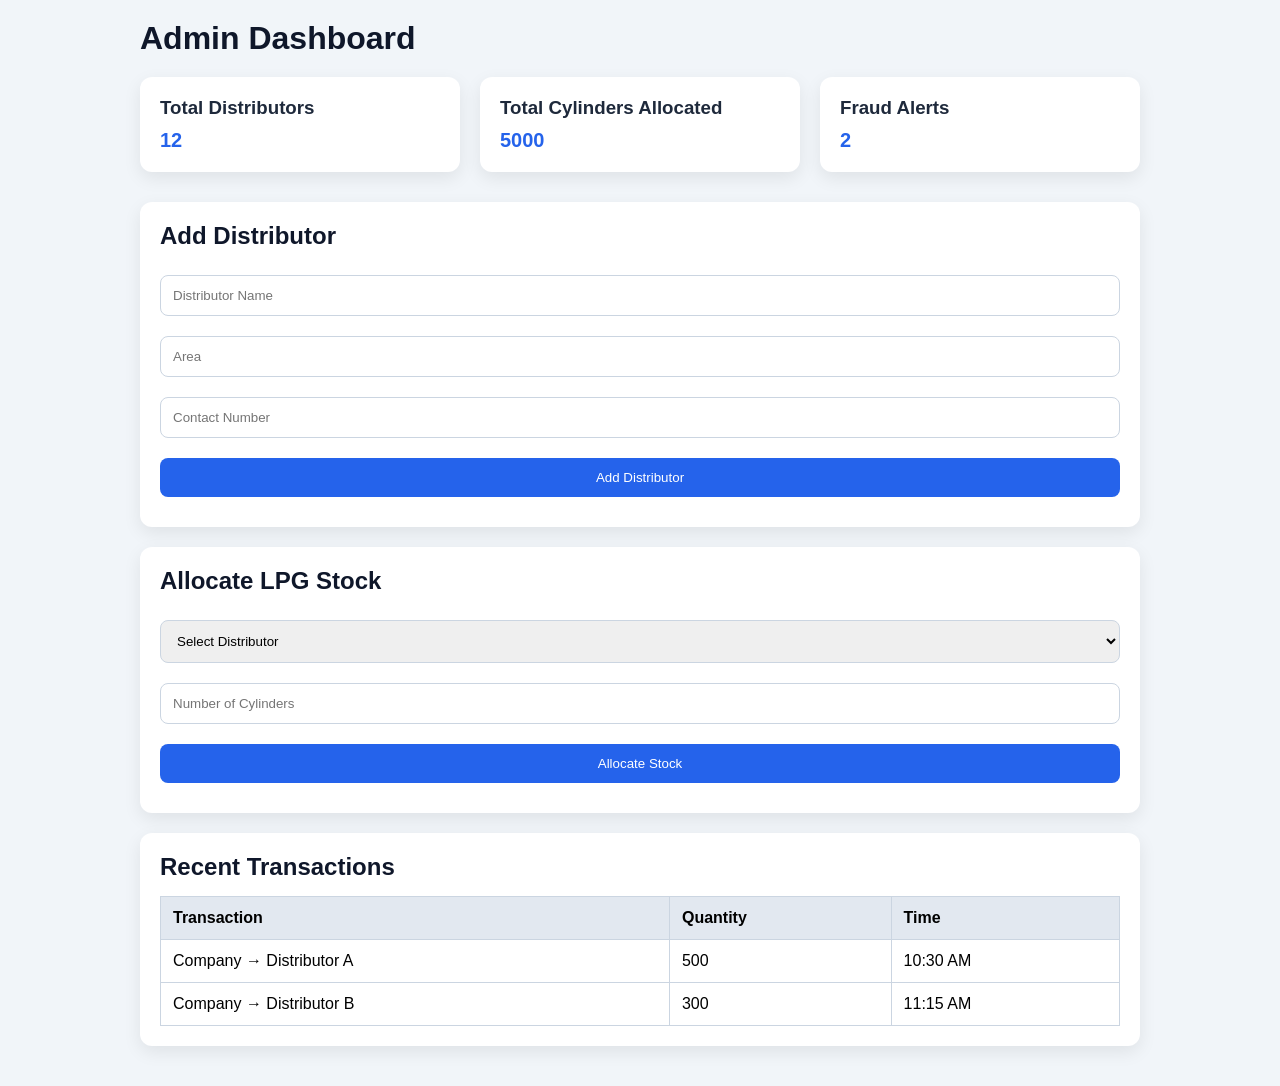
==== frontend/admin.html @ 35c83c3d "Day 2: Added admin, distributor, and customer dashboards" ====
<!DOCTYPE html>
<html lang="en">
<head>
  <meta charset="UTF-8">
  <meta name="viewport" content="width=device-width, initial-scale=1.0">
  <title>Admin Dashboard - LPGChain</title>
  <link rel="stylesheet" href="dashboard.css">
</head>
<body>
  <div class="container">
    <h1>Admin Dashboard</h1>

    <div class="card-grid">
      <div class="card">
        <h3>Total Distributors</h3>
        <p>12</p>
      </div>
      <div class="card">
        <h3>Total Cylinders Allocated</h3>
        <p>5000</p>
      </div>
      <div class="card">
        <h3>Fraud Alerts</h3>
        <p>2</p>
      </div>
    </div>

    <div class="section">
      <h2>Add Distributor</h2>
      <input type="text" placeholder="Distributor Name">
      <input type="text" placeholder="Area">
      <input type="text" placeholder="Contact Number">
      <button>Add Distributor</button>
    </div>

    <div class="section">
      <h2>Allocate LPG Stock</h2>
      <select>
        <option>Select Distributor</option>
        <option>Distributor A</option>
        <option>Distributor B</option>
      </select>
      <input type="number" placeholder="Number of Cylinders">
      <button>Allocate Stock</button>
    </div>

    <div class="section">
      <h2>Recent Transactions</h2>
      <table>
        <tr>
          <th>Transaction</th>
          <th>Quantity</th>
          <th>Time</th>
        </tr>
        <tr>
          <td>Company → Distributor A</td>
          <td>500</td>
          <td>10:30 AM</td>
        </tr>
        <tr>
          <td>Company → Distributor B</td>
          <td>300</td>
          <td>11:15 AM</td>
        </tr>
      </table>
    </div>
  </div>
</body>
</html>
---- frontend/dashboard.css ----
* {
  margin: 0;
  padding: 0;
  box-sizing: border-box;
  font-family: Arial, sans-serif;
}

body {
  background: #f1f5f9;
  padding: 20px;
}

h1 {
  color: #0f172a;
  margin-bottom: 20px;
}

.container {
  max-width: 1000px;
  margin: auto;
}

.card-grid {
  display: grid;
  grid-template-columns: repeat(auto-fit, minmax(220px, 1fr));
  gap: 20px;
  margin-bottom: 30px;
}

.card {
  background: white;
  padding: 20px;
  border-radius: 12px;
  box-shadow: 0 6px 18px rgba(0,0,0,0.08);
}

.card h3 {
  margin-bottom: 10px;
  color: #1e293b;
}

.card p {
  font-size: 20px;
  font-weight: bold;
  color: #2563eb;
}

.section {
  background: white;
  padding: 20px;
  border-radius: 12px;
  box-shadow: 0 6px 18px rgba(0,0,0,0.08);
  margin-bottom: 20px;
}

.section h2 {
  margin-bottom: 15px;
  color: #0f172a;
}

input, select, textarea, button {
  width: 100%;
  padding: 12px;
  margin: 10px 0;
  border: 1px solid #cbd5e1;
  border-radius: 8px;
}

button {
  background: #2563eb;
  color: white;
  border: none;
  cursor: pointer;
}

button:hover {
  background: #1d4ed8;
}

table {
  width: 100%;
  border-collapse: collapse;
  margin-top: 10px;
}

table, th, td {
  border: 1px solid #cbd5e1;
}

th, td {
  padding: 12px;
  text-align: left;
}

th {
  background: #e2e8f0;
}
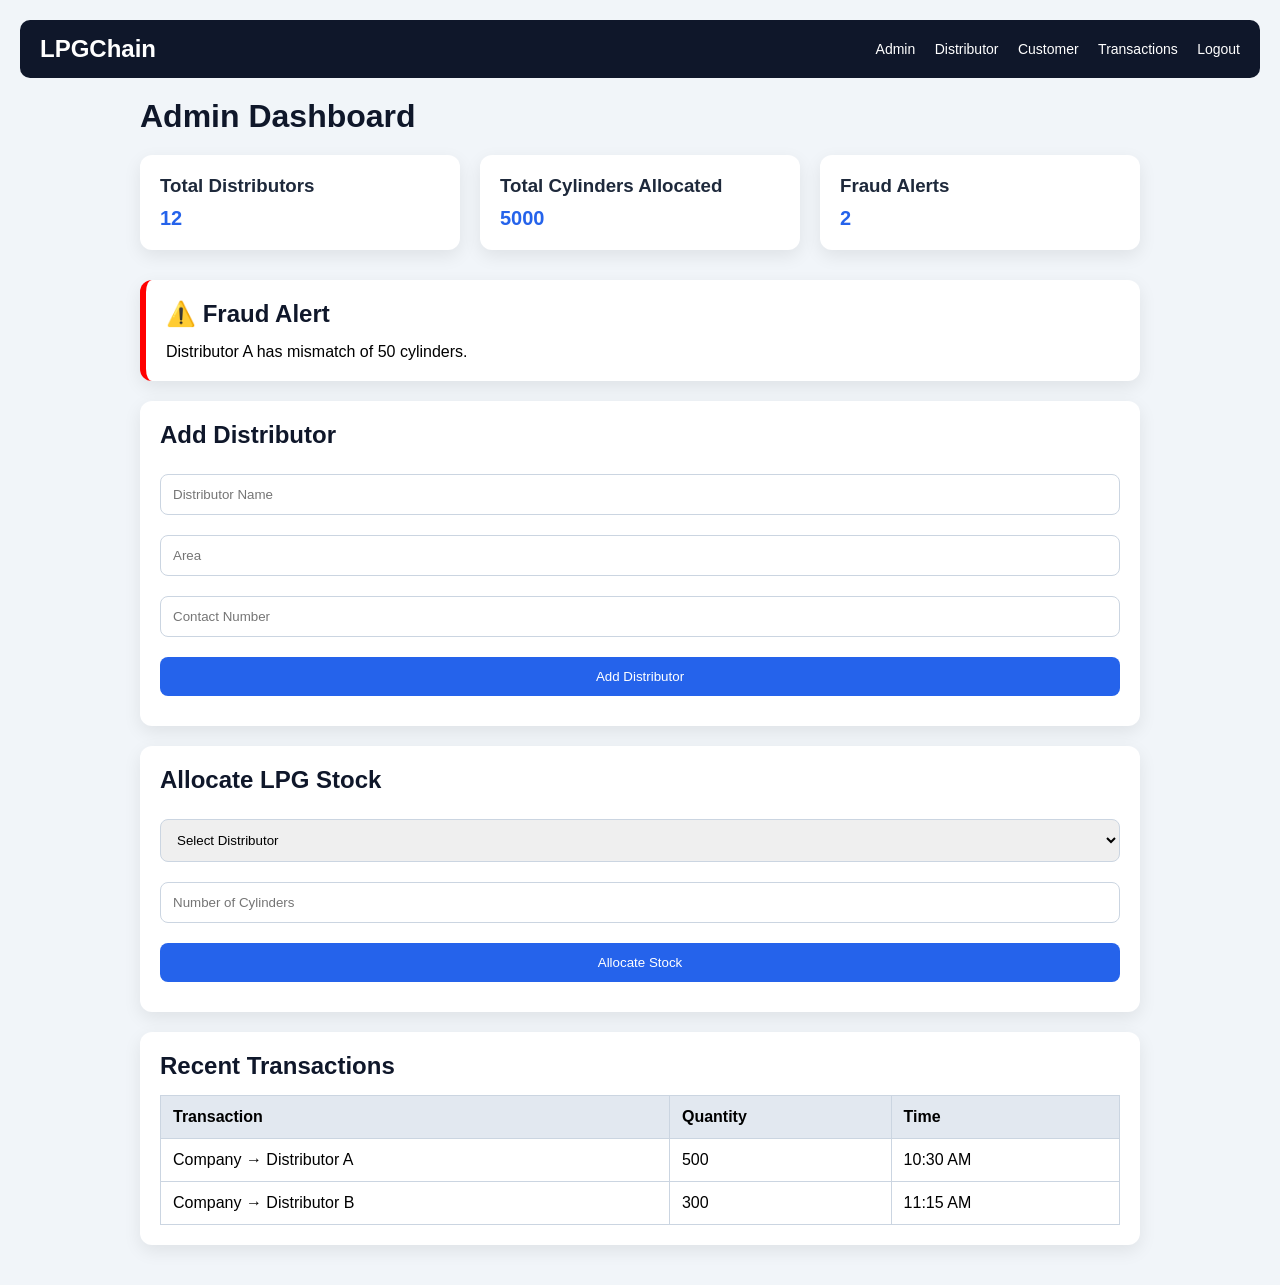
==== commit 4aa5f38e: "Upgrade: Added navbar, login redirect, fraud alert, transaction page" ====
--- a/frontend/admin.html
+++ b/frontend/admin.html
@@ -7,6 +7,16 @@
   <link rel="stylesheet" href="dashboard.css">
 </head>
 <body>
+    <div class="navbar">
+  <h2>LPGChain</h2>
+  <div>
+    <a href="admin.html">Admin</a>
+    <a href="distributor.html">Distributor</a>
+    <a href="customer.html">Customer</a>
+    <a href="transactions.html">Transactions</a>
+    <a href="login.html">Logout</a>
+  </div>
+</div>
   <div class="container">
     <h1>Admin Dashboard</h1>
 
@@ -24,6 +34,11 @@
         <p>2</p>
       </div>
     </div>
+
+    <div class="section" style="border-left: 6px solid red;">
+  <h2>⚠️ Fraud Alert</h2>
+  <p>Distributor A has mismatch of 50 cylinders.</p>
+</div>
 
     <div class="section">
       <h2>Add Distributor</h2>
--- a/frontend/dashboard.css
+++ b/frontend/dashboard.css
@@ -94,4 +94,25 @@
 
 th {
   background: #e2e8f0;
+}
+.navbar {
+  background: #0f172a;
+  color: white;
+  padding: 15px 20px;
+  display: flex;
+  justify-content: space-between;
+  align-items: center;
+  margin-bottom: 20px;
+  border-radius: 10px;
+}
+
+.navbar a {
+  color: white;
+  margin-left: 15px;
+  text-decoration: none;
+  font-size: 14px;
+}
+
+.navbar a:hover {
+  text-decoration: underline;
 }
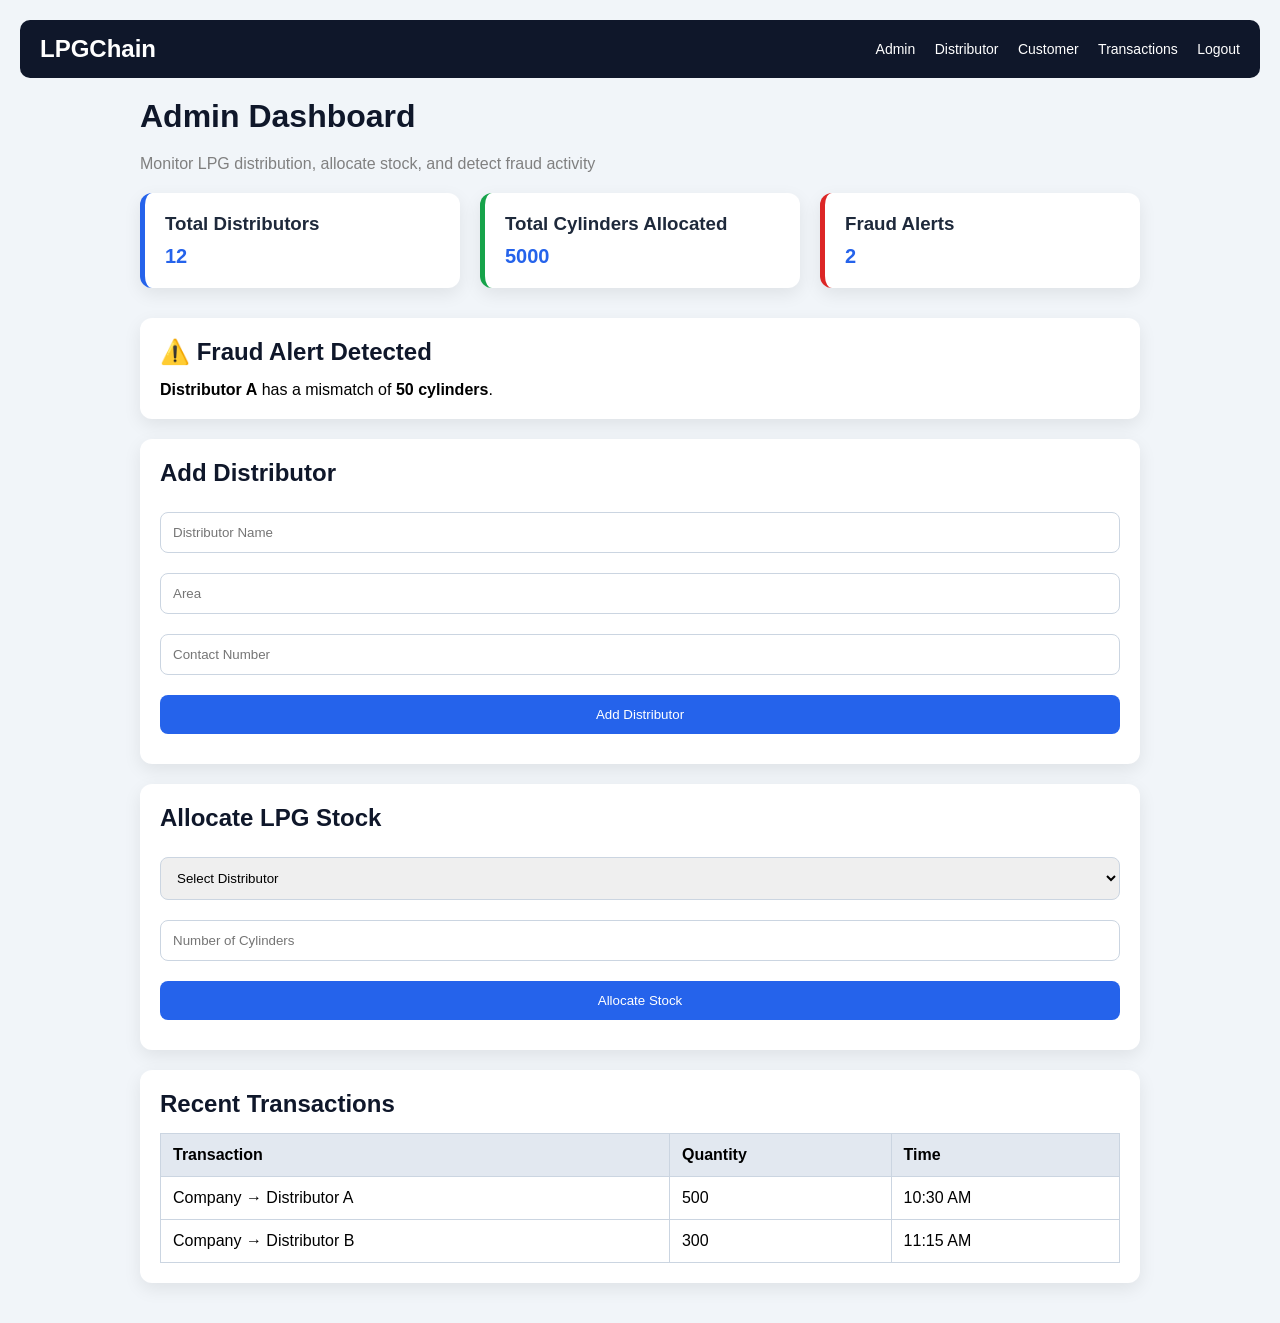
==== commit 53cf8484: "UI upgrade: improved dashboard visuals and labels" ====
--- a/frontend/admin.html
+++ b/frontend/admin.html
@@ -18,7 +18,10 @@
   </div>
 </div>
   <div class="container">
-    <h1>Admin Dashboard</h1>
+   <h1>Admin Dashboard</h1>
+<p style="color: gray; margin-bottom: 20px;">
+  Monitor LPG distribution, allocate stock, and detect fraud activity
+</p>
 
     <div class="card-grid">
       <div class="card">
@@ -35,9 +38,9 @@
       </div>
     </div>
 
-    <div class="section" style="border-left: 6px solid red;">
-  <h2>⚠️ Fraud Alert</h2>
-  <p>Distributor A has mismatch of 50 cylinders.</p>
+   <div class="section alert-box">
+  <h2>⚠️ Fraud Alert Detected</h2>
+  <p><strong>Distributor A</strong> has a mismatch of <strong>50 cylinders</strong>.</p>
 </div>
 
     <div class="section">
--- a/frontend/dashboard.css
+++ b/frontend/dashboard.css
@@ -115,4 +115,15 @@
 
 .navbar a:hover {
   text-decoration: underline;
+}
+.card:nth-child(1) {
+  border-left: 5px solid #2563eb;
+}
+
+.card:nth-child(2) {
+  border-left: 5px solid #16a34a;
+}
+
+.card:nth-child(3) {
+  border-left: 5px solid #dc2626;
 }
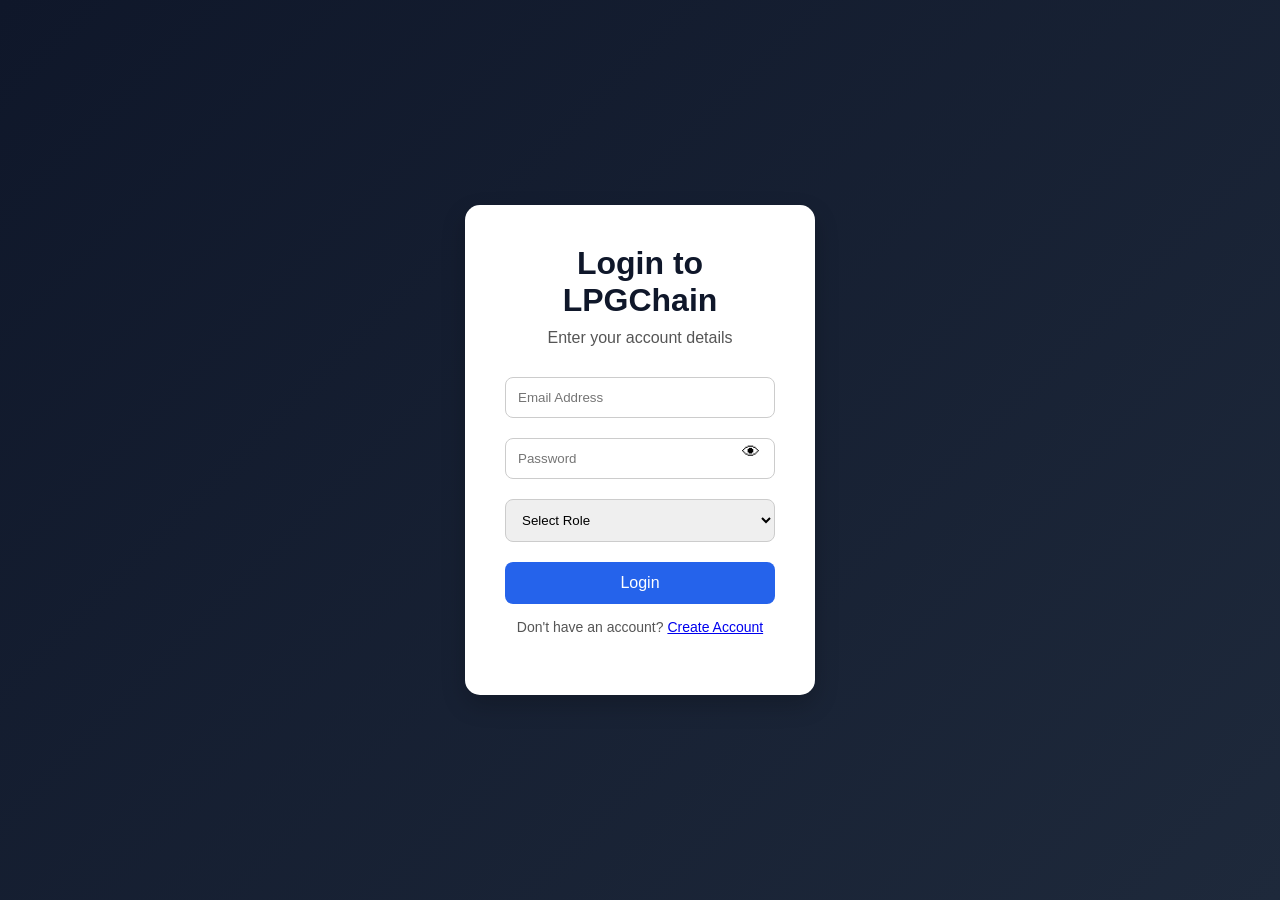
==== commit a0375a1a: "Improved password security with toggle and restrictions" ====
--- a/frontend/admin.html
+++ b/frontend/admin.html
@@ -4,84 +4,58 @@
   <meta charset="UTF-8">
   <meta name="viewport" content="width=device-width, initial-scale=1.0">
   <title>Admin Dashboard - LPGChain</title>
-  <link rel="stylesheet" href="dashboard.css">
+  <link rel="stylesheet" href="styles.css">
 </head>
 <body>
-    <div class="navbar">
-  <h2>LPGChain</h2>
-  <div>
-    <a href="admin.html">Admin</a>
-    <a href="distributor.html">Distributor</a>
-    <a href="customer.html">Customer</a>
-    <a href="transactions.html">Transactions</a>
-    <a href="login.html">Logout</a>
-  </div>
-</div>
-  <div class="container">
-   <h1>Admin Dashboard</h1>
-<p style="color: gray; margin-bottom: 20px;">
-  Monitor LPG distribution, allocate stock, and detect fraud activity
-</p>
 
-    <div class="card-grid">
-      <div class="card">
-        <h3>Total Distributors</h3>
-        <p>12</p>
-      </div>
-      <div class="card">
-        <h3>Total Cylinders Allocated</h3>
-        <p>5000</p>
-      </div>
-      <div class="card">
-        <h3>Fraud Alerts</h3>
-        <p>2</p>
-      </div>
-    </div>
+<script>
+  if (localStorage.getItem("role") !== "ADMIN") {
+    alert("Access Denied!");
+    window.location.href = "login.html";
+  }
+</script>
 
-   <div class="section alert-box">
-  <h2>⚠️ Fraud Alert Detected</h2>
-  <p><strong>Distributor A</strong> has a mismatch of <strong>50 cylinders</strong>.</p>
-</div>
+<div class="container">
+  <div class="login-box" style="max-width: 800px;">
+    <h1>Admin Dashboard</h1>
+    <p>Monitor LPGChain System</p>
 
     <div class="section">
-      <h2>Add Distributor</h2>
-      <input type="text" placeholder="Distributor Name">
-      <input type="text" placeholder="Area">
-      <input type="text" placeholder="Contact Number">
-      <button>Add Distributor</button>
+      <h2>📊 System Overview</h2>
+      <p>Total Customers: 120</p>
+      <p>Total Distributors: 8</p>
+      <p>Total Orders Today: 34</p>
     </div>
 
     <div class="section">
-      <h2>Allocate LPG Stock</h2>
-      <select>
-        <option>Select Distributor</option>
-        <option>Distributor A</option>
-        <option>Distributor B</option>
-      </select>
-      <input type="number" placeholder="Number of Cylinders">
-      <button>Allocate Stock</button>
+      <h2>⚠️ Fraud Alert</h2>
+      <p>Distributor A has mismatch of 50 cylinders.</p>
     </div>
 
     <div class="section">
-      <h2>Recent Transactions</h2>
-      <table>
-        <tr>
-          <th>Transaction</th>
-          <th>Quantity</th>
-          <th>Time</th>
-        </tr>
-        <tr>
-          <td>Company → Distributor A</td>
-          <td>500</td>
-          <td>10:30 AM</td>
-        </tr>
-        <tr>
-          <td>Company → Distributor B</td>
-          <td>300</td>
-          <td>11:15 AM</td>
-        </tr>
-      </table>
+      <h2>➕ Add Distributor</h2>
+      <button onclick="alert('Distributor adding feature coming next!')">Add New Distributor</button>
     </div>
+
+    <div class="section">
+      <h2>🧾 Recent Activity</h2>
+      <ul style="text-align:left;">
+        <li>Customer #102 booked cylinder</li>
+        <li>Distributor B updated stock</li>
+        <li>Fraud alert generated</li>
+      </ul>
+    </div>
+
+    <button onclick="logout()" style="margin-top:20px; background:red;">Logout</button>
   </div>
+</div>
+
+<script>
+  function logout() {
+    localStorage.removeItem("role");
+    window.location.href = "login.html";
+  }
+</script>
+
 </body>
 </html>
--- a/frontend/styles.css
+++ b/frontend/styles.css
@@ -0,0 +1,118 @@
+* {
+  margin: 0;
+  padding: 0;
+  box-sizing: border-box;
+  font-family: Arial, sans-serif;
+}
+
+body {
+  background: linear-gradient(135deg, #0f172a, #1e293b);
+  height: 100vh;
+  display: flex;
+  justify-content: center;
+  align-items: center;
+}
+
+.container {
+  width: 100%;
+  display: flex;
+  justify-content: center;
+  align-items: center;
+}
+
+.login-box {
+  background: white;
+  padding: 40px;
+  width: 350px;
+  border-radius: 15px;
+  box-shadow: 0 10px 25px rgba(0,0,0,0.2);
+  text-align: center;
+}
+
+.login-box h1 {
+  margin-bottom: 10px;
+  color: #0f172a;
+}
+
+.login-box p {
+  margin-bottom: 20px;
+  color: #555;
+}
+
+form input,
+form select {
+  width: 100%;
+  padding: 12px;
+  margin: 10px 0;
+  border: 1px solid #ccc;
+  border-radius: 8px;
+  outline: none;
+}
+
+form button {
+  width: 100%;
+  padding: 12px;
+  background: #2563eb;
+  color: white;
+  border: none;
+  border-radius: 8px;
+  margin-top: 10px;
+  cursor: pointer;
+  font-size: 16px;
+}
+
+form button:hover {
+  background: #1d4ed8;
+}
+
+.section {
+  background: rgba(255, 255, 255, 0.08);
+  padding: 18px;
+  margin-top: 20px;
+  border-radius: 12px;
+  text-align: center;
+  border-left: 5px solid #00c3ff;
+}
+
+.section h2 {
+  margin-bottom: 10px;
+  color: #ffffff;
+}
+
+.section p, .section li {
+  color: #eaeaea;
+  font-size: 15px;
+  line-height: 1.6;
+}
+
+.section ul {
+  padding-left: 20px;
+}
+
+.tracking-container {
+  display: flex;
+  justify-content: space-between;
+  margin-top: 20px;
+  gap: 10px;
+  flex-wrap: wrap;
+}
+
+.tracking-step {
+  flex: 1;
+  min-width: 120px;
+  padding: 12px;
+  border-radius: 10px;
+  background: rgba(255,255,255,0.08);
+  color: #bbb;
+  text-align: center;
+  font-weight: bold;
+  border: 2px solid #555;
+  transition: 0.3s;
+}
+
+.tracking-step.active {
+  background: #00c853;
+  color: white;
+  border-color: #00ff88;
+  box-shadow: 0 0 10px rgba(0, 255, 136, 0.5);
+}
